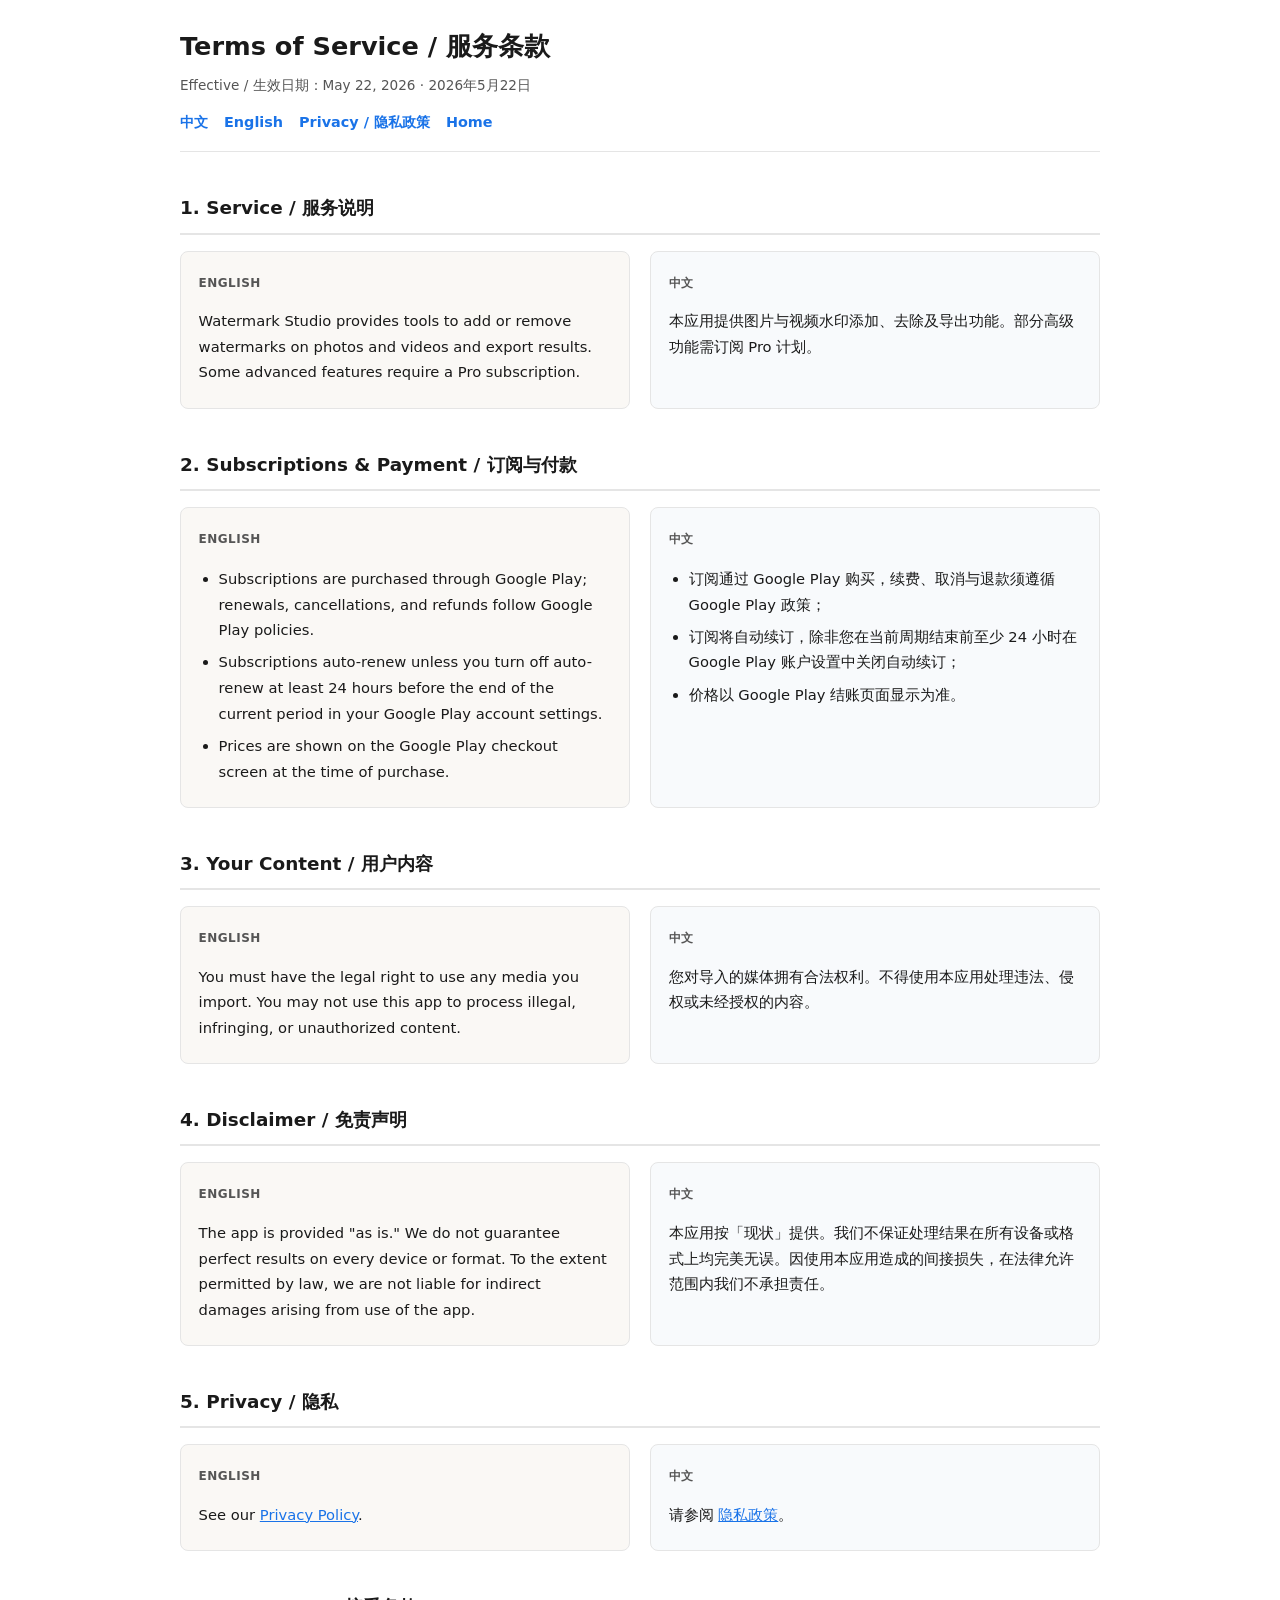
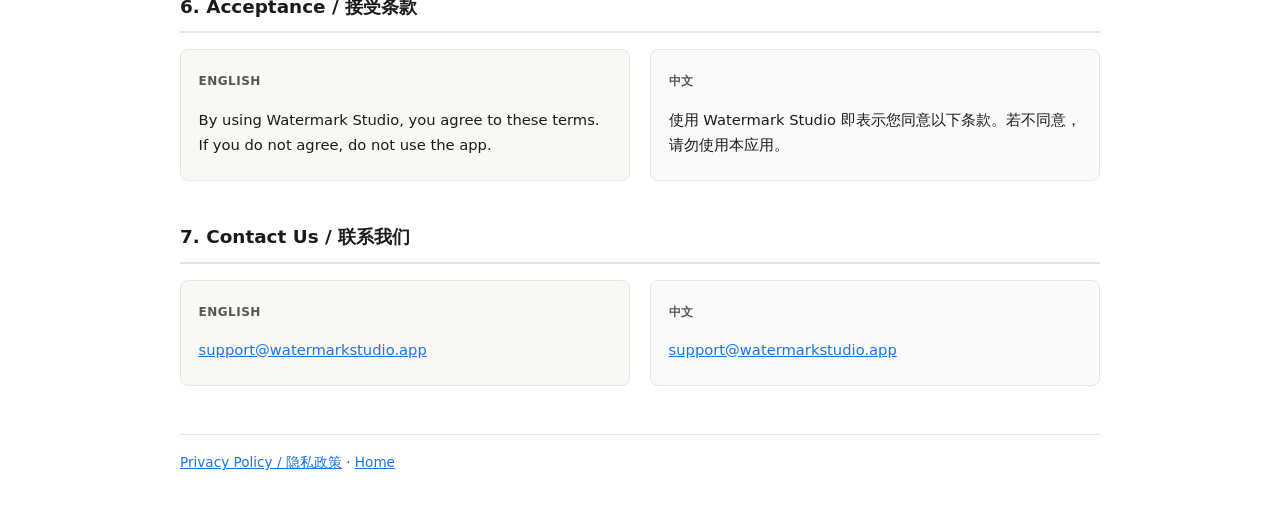
==== docs/terms-of-service.html @ 2e781f06 "Add bilingual legal docs for GitHub Pages" ====
<!DOCTYPE html>
<html lang="zh-CN">
<head>
  <meta charset="UTF-8" />
  <meta name="viewport" content="width=device-width, initial-scale=1" />
  <title>Terms of Service / 服务条款 — Watermark Studio</title>
  <link rel="stylesheet" href="assets/legal.css" />
</head>
<body>
  <header class="site-header">
    <h1>Terms of Service / 服务条款</h1>
    <p class="meta">Effective / 生效日期：May 22, 2026 · 2026年5月22日</p>
    <nav class="lang-nav">
      <a href="#zh">中文</a>
      <a href="#en">English</a>
      <a href="privacy-policy.html">Privacy / 隐私政策</a>
      <a href="index.html">Home</a>
    </nav>
  </header>

  <!-- §1 -->
  <section class="lang-block">
    <h2>1. Service / 服务说明</h2>
    <div class="bilingual-grid">
      <div class="lang-card en" id="en">
        <span class="lang-label">English</span>
        <p>Watermark Studio provides tools to add or remove watermarks on photos and videos and export results. Some advanced features require a Pro subscription.</p>
      </div>
      <div class="lang-card zh" id="zh">
        <span class="lang-label">中文</span>
        <p>本应用提供图片与视频水印添加、去除及导出功能。部分高级功能需订阅 Pro 计划。</p>
      </div>
    </div>
  </section>

  <!-- §2 -->
  <section class="lang-block">
    <h2>2. Subscriptions &amp; Payment / 订阅与付款</h2>
    <div class="bilingual-grid">
      <div class="lang-card en">
        <span class="lang-label">English</span>
        <ul>
          <li>Subscriptions are purchased through Google Play; renewals, cancellations, and refunds follow Google Play policies.</li>
          <li>Subscriptions auto-renew unless you turn off auto-renew at least 24 hours before the end of the current period in your Google Play account settings.</li>
          <li>Prices are shown on the Google Play checkout screen at the time of purchase.</li>
        </ul>
      </div>
      <div class="lang-card zh">
        <span class="lang-label">中文</span>
        <ul>
          <li>订阅通过 Google Play 购买，续费、取消与退款须遵循 Google Play 政策；</li>
          <li>订阅将自动续订，除非您在当前周期结束前至少 24 小时在 Google Play 账户设置中关闭自动续订；</li>
          <li>价格以 Google Play 结账页面显示为准。</li>
        </ul>
      </div>
    </div>
  </section>

  <!-- §3 -->
  <section class="lang-block">
    <h2>3. Your Content / 用户内容</h2>
    <div class="bilingual-grid">
      <div class="lang-card en">
        <span class="lang-label">English</span>
        <p>You must have the legal right to use any media you import. You may not use this app to process illegal, infringing, or unauthorized content.</p>
      </div>
      <div class="lang-card zh">
        <span class="lang-label">中文</span>
        <p>您对导入的媒体拥有合法权利。不得使用本应用处理违法、侵权或未经授权的内容。</p>
      </div>
    </div>
  </section>

  <!-- §4 -->
  <section class="lang-block">
    <h2>4. Disclaimer / 免责声明</h2>
    <div class="bilingual-grid">
      <div class="lang-card en">
        <span class="lang-label">English</span>
        <p>The app is provided &quot;as is.&quot; We do not guarantee perfect results on every device or format. To the extent permitted by law, we are not liable for indirect damages arising from use of the app.</p>
      </div>
      <div class="lang-card zh">
        <span class="lang-label">中文</span>
        <p>本应用按「现状」提供。我们不保证处理结果在所有设备或格式上均完美无误。因使用本应用造成的间接损失，在法律允许范围内我们不承担责任。</p>
      </div>
    </div>
  </section>

  <!-- §5 -->
  <section class="lang-block">
    <h2>5. Privacy / 隐私</h2>
    <div class="bilingual-grid">
      <div class="lang-card en">
        <span class="lang-label">English</span>
        <p>See our <a href="privacy-policy.html">Privacy Policy</a>.</p>
      </div>
      <div class="lang-card zh">
        <span class="lang-label">中文</span>
        <p>请参阅 <a href="privacy-policy.html">隐私政策</a>。</p>
      </div>
    </div>
  </section>

  <!-- §6 -->
  <section class="lang-block">
    <h2>6. Acceptance / 接受条款</h2>
    <div class="bilingual-grid">
      <div class="lang-card en">
        <span class="lang-label">English</span>
        <p>By using Watermark Studio, you agree to these terms. If you do not agree, do not use the app.</p>
      </div>
      <div class="lang-card zh">
        <span class="lang-label">中文</span>
        <p>使用 Watermark Studio 即表示您同意以下条款。若不同意，请勿使用本应用。</p>
      </div>
    </div>
  </section>

  <!-- §7 Contact -->
  <section class="lang-block">
    <h2>7. Contact Us / 联系我们</h2>
    <div class="bilingual-grid">
      <div class="lang-card en">
        <span class="lang-label">English</span>
        <p><a href="mailto:support@watermarkstudio.app">support@watermarkstudio.app</a></p>
      </div>
      <div class="lang-card zh">
        <span class="lang-label">中文</span>
        <p><a href="mailto:support@watermarkstudio.app">support@watermarkstudio.app</a></p>
      </div>
    </div>
  </section>

  <footer>
    <a href="privacy-policy.html">Privacy Policy / 隐私政策</a> ·
    <a href="index.html">Home</a>
  </footer>
</body>
</html>
---- docs/assets/legal.css ----
:root {
  --text: #1a1a1a;
  --muted: #555;
  --border: #e5e5e5;
  --accent: #1a73e8;
  --zh-bg: #f8fafc;
  --en-bg: #faf8f5;
}

* { box-sizing: border-box; }

body {
  font-family: system-ui, -apple-system, "Segoe UI", "PingFang SC", "Microsoft YaHei", sans-serif;
  line-height: 1.75;
  max-width: 960px;
  margin: 0 auto;
  padding: 1.5rem 1.25rem 3rem;
  color: var(--text);
}

header.site-header {
  border-bottom: 1px solid var(--border);
  padding-bottom: 1rem;
  margin-bottom: 1.5rem;
}

header.site-header h1 {
  font-size: 1.6rem;
  margin: 0 0 0.35rem;
}

.lang-nav {
  display: flex;
  flex-wrap: wrap;
  gap: 0.5rem 1rem;
  margin-top: 0.75rem;
}

.lang-nav a {
  color: var(--accent);
  text-decoration: none;
  font-size: 0.9rem;
  font-weight: 600;
}

.lang-nav a:hover { text-decoration: underline; }

.meta { color: var(--muted); font-size: 0.85rem; margin: 0; }

.doc-links { margin-top: 0.75rem; font-size: 0.9rem; }
.doc-links a { color: var(--accent); margin-right: 1rem; }

section.lang-block {
  margin-top: 2.5rem;
  scroll-margin-top: 1rem;
}

section.lang-block > h2 {
  font-size: 1.15rem;
  margin: 0 0 1rem;
  padding-bottom: 0.5rem;
  border-bottom: 2px solid var(--border);
}

.bilingual-grid {
  display: grid;
  gap: 1rem;
}

@media (min-width: 768px) {
  .bilingual-grid {
    grid-template-columns: 1fr 1fr;
    gap: 1.25rem;
  }
}

.lang-card {
  padding: 1rem 1.1rem;
  border-radius: 8px;
  border: 1px solid var(--border);
}

.lang-card.zh { background: var(--zh-bg); }
.lang-card.en { background: var(--en-bg); }

.lang-label {
  display: inline-block;
  font-size: 0.75rem;
  font-weight: 700;
  letter-spacing: 0.04em;
  text-transform: uppercase;
  color: var(--muted);
  margin-bottom: 0.5rem;
}

.lang-card h3 {
  font-size: 1rem;
  margin: 0 0 0.75rem;
}

.lang-card p,
.lang-card li {
  font-size: 0.92rem;
  margin: 0.4rem 0;
}

.lang-card ul {
  margin: 0.5rem 0 0;
  padding-left: 1.25rem;
}

a { color: var(--accent); }
code { font-size: 0.88em; background: #eee; padding: 0.1em 0.35em; border-radius: 4px; }

footer {
  margin-top: 3rem;
  padding-top: 1rem;
  border-top: 1px solid var(--border);
  font-size: 0.85rem;
  color: var(--muted);
}
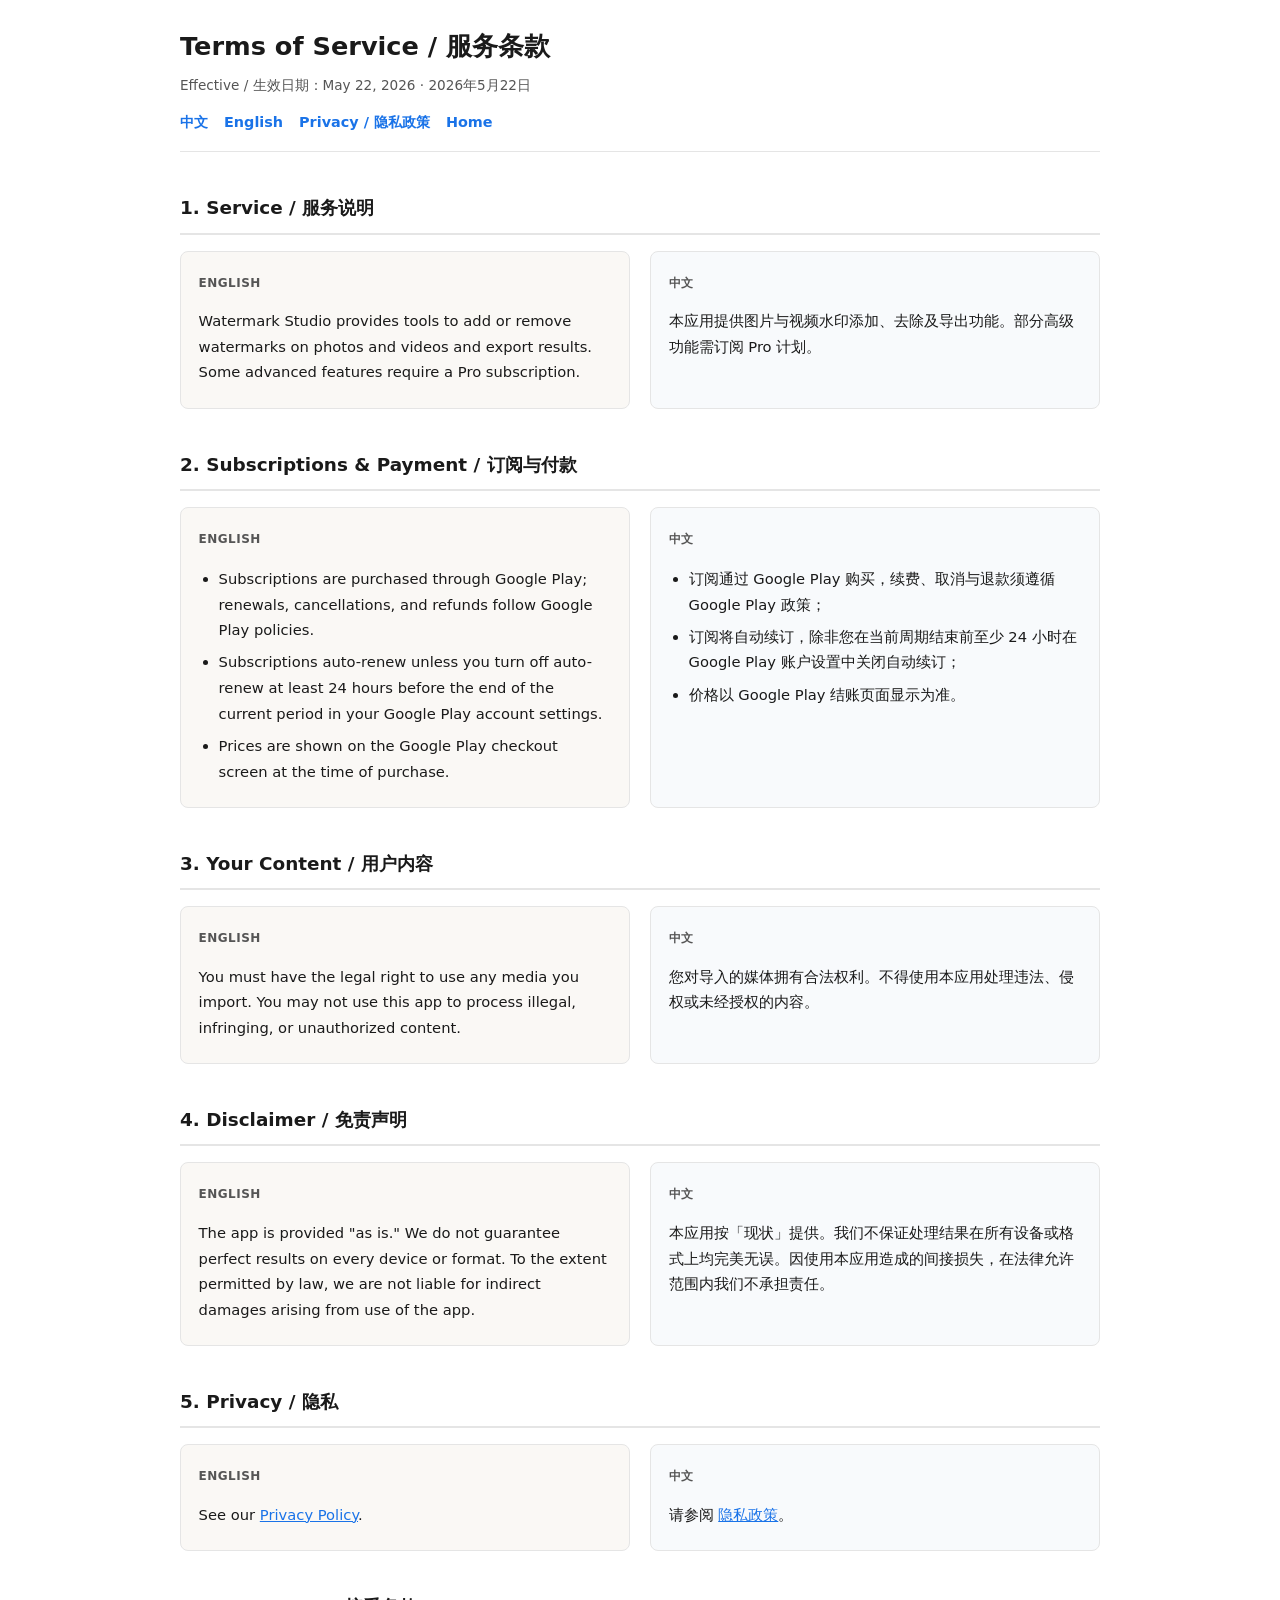
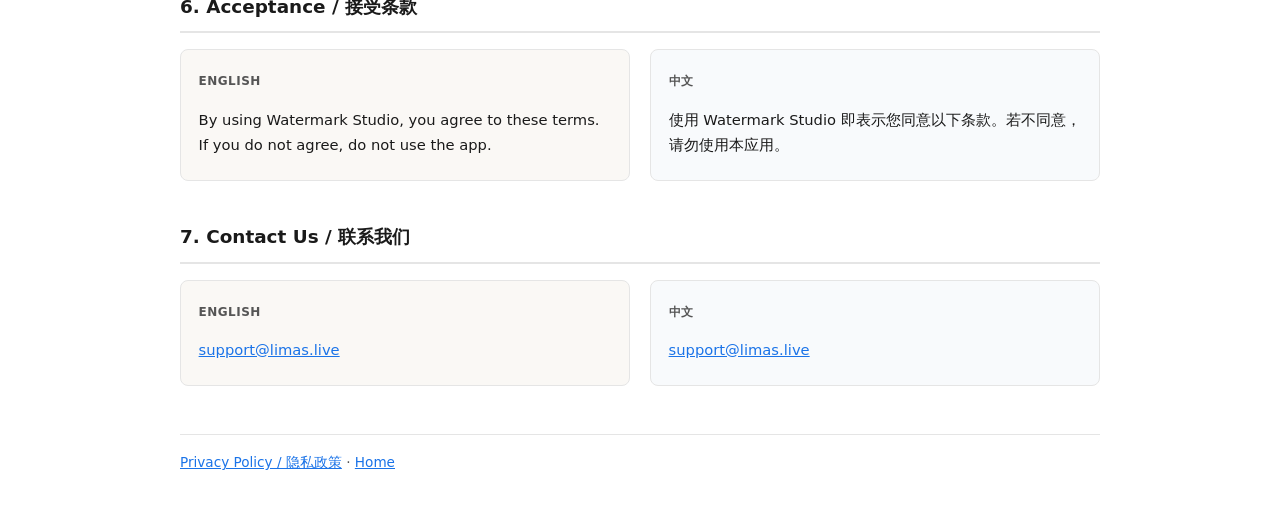
==== commit a9c9ee03: "Update legal docs contact email in bilingual pages. EOF  Co-authored-by: Cursor <cursoragent@cursor." ====
--- a/docs/terms-of-service.html
+++ b/docs/terms-of-service.html
@@ -122,11 +122,11 @@
     <div class="bilingual-grid">
       <div class="lang-card en">
         <span class="lang-label">English</span>
-        <p><a href="mailto:support@watermarkstudio.app">support@watermarkstudio.app</a></p>
+        <p><a href="mailto:support@limas.live">support@limas.live</a></p>
       </div>
       <div class="lang-card zh">
         <span class="lang-label">中文</span>
-        <p><a href="mailto:support@watermarkstudio.app">support@watermarkstudio.app</a></p>
+        <p><a href="mailto:support@limas.live">support@limas.live</a></p>
       </div>
     </div>
   </section>
